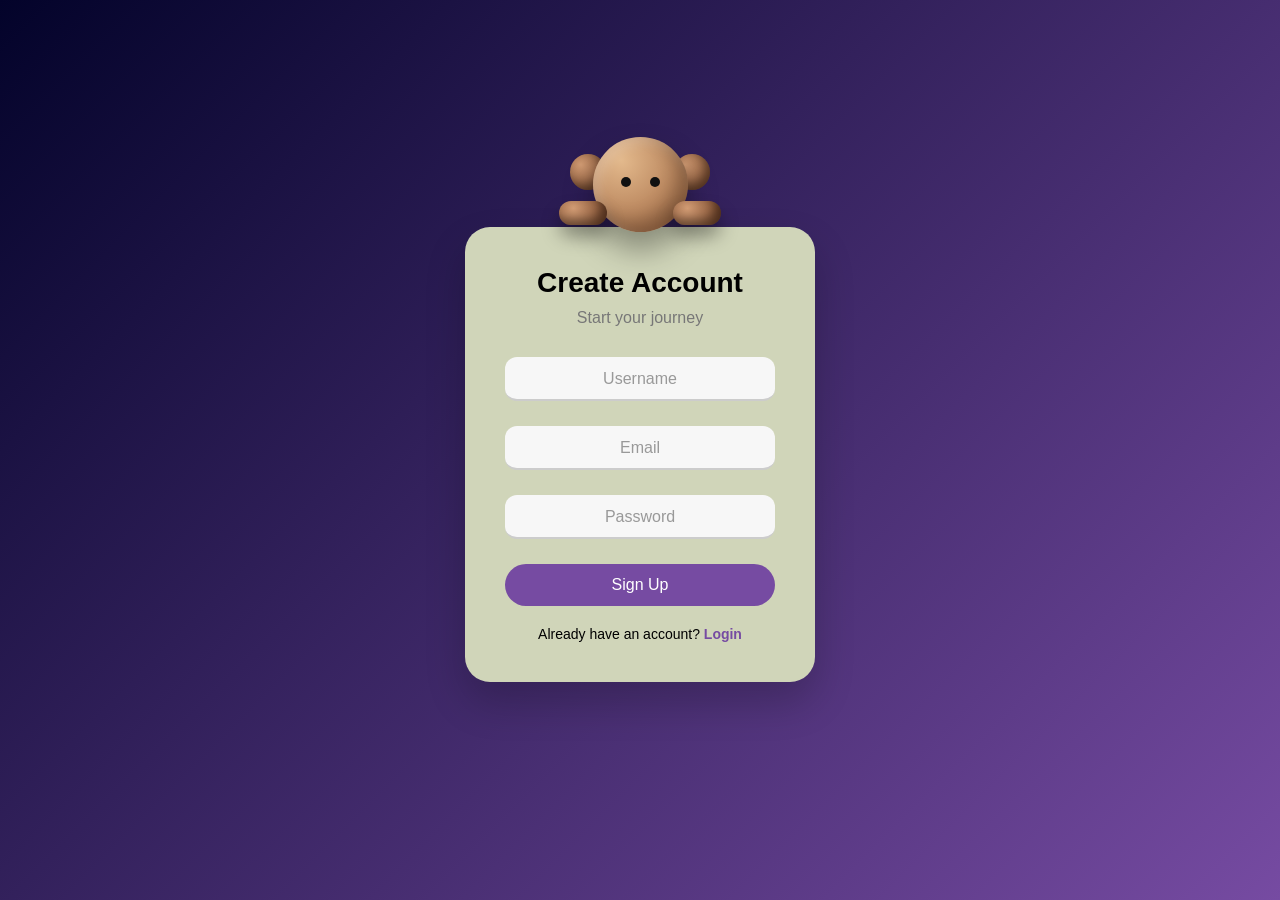
==== signup.html @ 86ad481b "Add files via upload" ====
<!DOCTYPE html>
<html lang="en">
<head>
  <meta charset="UTF-8">
  <title>Sign Up</title>
  <link rel="stylesheet" href="style.css">
</head>
<body>

  <!-- Signup Wrapper -->
  <div class="signup-wrapper" style="position: relative; width: 350px; margin: auto;">

    <!-- Monkey ABOVE container -->
    <div class="monkey-wrapper">
      <div class="monkey">
        <div class="ear left"></div>
        <div class="ear right"></div>

        <div class="face">
          <div class="eye left"></div>
          <div class="eye right"></div>
        </div>

        <div class="hand left-hand"></div>
        <div class="hand right-hand"></div>
      </div>
    </div>

    <!-- Signup Card -->
    <div class="container">
      <h2 class="title">Create Account</h2>
      <p class="subtitle">Start your journey</p>

      <form class="form">
        <div class="input-box">
          <input type="text" required>
          <label>Username</label>
        </div>

        <div class="input-box">
          <input type="email" required>
          <label>Email</label>
        </div>

        <div class="input-box">
          <input type="password" id="password" required>
          <label>Password</label>
        </div>

        <button type="submit">Sign Up</button>
      </form>

      <p class="switch">
        Already have an account?
        <a href="login.html">Login</a>
      </p>
    </div>
  </div>

  <script src="script.js"></script>
</body>
</html>
---- style.css ----
* {
  margin: 0;
  padding: 0;
  box-sizing: border-box;
  font-family: 'Poppins', sans-serif;
}

body {
  height: 100vh;
  background: linear-gradient(135deg, #03032a, #764ba2);
  display: flex;
  justify-content: center;
  align-items: center;
}

.container {
  width: 350px;
  background: #d0d5b9;
  padding: 40px;
  border-radius: 15px;
  text-align: center;
  box-shadow: 0 20px 40px rgba(0,0,0,0.2);
  animation: fadeIn 1s ease;
}

.title {
  font-size: 28px;
  margin-bottom: 10px;
  animation: floatText 2s infinite ease-in-out;
}

.subtitle {
  color: #777;
  margin-bottom: 30px;
}

.form {
  width: 100%;
}

.input-box {
  position: relative;
  margin-bottom: 25px;
}

.input-box input {
  width: 100%;
  padding: 10px 0;
  border: none;
  border-bottom: 2px solid #ccc;
  outline: none;
  font-size: 1px;
}

.input-box label {
  position: absolute;
  left: 0;
  top: 10px;
  color: #999;
  transition: 0.3s;
}

.input-box input:focus + label,
.input-box input:valid + label {
  top: -12px;
  font-size: 12px;
  color: #764ba2;
}

button {
  width: 100%;
  padding: 12px;
  border: none;
  background: #764ba2;
  color: white;
  font-size: 16px;
  border-radius: 25px;
  cursor: pointer;
  transition: 0.3s;
}

button:hover {
  background: #667eea;
}

.switch {
  margin-top: 20px;
  font-size: 14px;
}

.switch a {
  color: #764ba2;
  text-decoration: none;
  font-weight: bold;
}

/* Animations */
@keyframes fadeIn {
  from {
    opacity: 0;
    transform: translateY(30px);
  }
  to {
    opacity: 1;
    transform: translateY(0);
  }
}

@keyframes floatText {
  0%,100% {
    transform: translateY(0);
  }
  50% {
    transform: translateY(-8px);
  }
}
/* === LOGIN WRAPPER === */
.login-wrapper {
  position: relative;
  width: 350px;
}

/* === MONKEY ABOVE CARD === */
.monkey-wrapper {
  position: absolute;
  top: -110px;
  left: 50%;
  transform: translateX(-50%);
  z-index: 20;
}

/* === MONKEY CORE === */
.monkey {
  position: relative;
  width: 150px;
  height: 150px;
  perspective: 1000px;
}

/* === FACE (3D SPHERE EFFECT) === */
.face {
  width: 95px;
  height: 95px;
  background: radial-gradient(
    circle at 30% 25%,
    #e3b98c,
    #9a5f3a
  );
  border-radius: 50%;
  position: absolute;
  top: 28px;
  left: 28px;
  box-shadow:
    inset -10px -10px 18px rgba(0,0,0,0.25),
    inset 6px 6px 12px rgba(255,255,255,0.2),
    0 18px 30px rgba(0,0,0,0.35);
  transition: transform 0.45s ease;
}

/* === EARS (BEHIND FACE) === */
.ear {
  width: 36px;
  height: 36px;
  background: radial-gradient(
    circle at 30% 30%,
    #d19b73,
    #6f3f24
  );
  border-radius: 50%;
  position: absolute;
  top: 45px;
  z-index: -1;
  box-shadow: inset -5px -5px 10px rgba(0,0,0,0.35);
}

.ear.left { left: 5px; }
.ear.right { right: 5px; }

/* === EYES === */
.eye {
  width: 8px;
  height: 8px;
  background: #111;
  border-radius: 50%;
  position: absolute;
  top: 42px;
}

.eye.left { left: 28px; }
.eye.right { right: 28px; }

/* === HANDS (FOREGROUND DEPTH) === */
.hand {
  width: 48px;
  height: 24px;
  background: radial-gradient(
    circle at 30% 30%,
    #d19b73,
    #6f3f24
  );
  border-radius: 30px;
  position: absolute;
  top: 92px;
  z-index: 5;
  box-shadow:
    inset -6px -6px 10px rgba(0,0,0,0.35),
    0 12px 18px rgba(0,0,0,0.35);
  transition: transform 0.45s cubic-bezier(.68,-0.6,.32,1.6);
}

.left-hand { left: -6px; }
.right-hand { right: -6px; }

/* === 🙈 COVER EYES === */
.monkey.hide .left-hand {
  transform: translate(30px, -25px) rotate(25deg) scale(1.1);
}

.monkey.hide .right-hand {
  transform: translate(-30px, -25px) rotate(-25deg) scale(1.1);
}

.monkey.hide .eye {
  opacity: 0;
}

.monkey.hide .face {
  transform: rotateX(12deg);
}

/* Push card down */
.container {
  margin-top: 8px;
}
.input-box input {
  width: 100%;
  padding: 12px 15px; /* Slightly more padding for a soft look */
  border: none;
  border-bottom: 2px solid #ccc;
  outline: none;
  font-size: 16px;
  border-radius: 25px; /* <-- Make edges rounded */
  transition: 0.3s;
  background: #f7f7f7; /* Optional: subtle background for nicer look */
}

.input-box input:focus {
  border-bottom-color: #764ba2;
  box-shadow: 0 4px 12px rgba(0,0,0,0.08); /* Optional: soft glow on focus */
}
.container {
  width: 350px;
  background: #d0d5b9;
  padding: 40px;
  border-radius: 25px; /* <-- More rounded corners */
  text-align: center;
  box-shadow: 0 20px 40px rgba(0,0,0,0.2);
  animation: fadeIn 1s ease;
}

/* Eyes inside the face */
.eye {
  width: 10px;
  height: 10px;
  background: #111;
  border-radius: 50%;
  position: absolute;
  top: 40px;
  
  transform: translateX(-50%); /* center horizontally */
  transition: transform 0.05s ease-out; /* smooth movement */
}
.eye.left { left: 28px; transform: translate(0, 0); }
.eye.right { right: 28px; transform: translate(0, 0); }
.input-box {
  position: relative;
  margin-bottom: 25px;
}

.input-box input {
  width: 100%;
  padding: 12px 15px;
  border: none;
  border-bottom: 2px solid #ccc;
  outline: none;
  font-size: 16px;
  border-radius: 12px;
  background: #f7f7f7;
}

.input-box label {
  position: absolute;
  left: 50%;                  /* Center horizontally */
  top: 50%;                   /* Center vertically */
  transform: translate(-50%, -50%);
  color: #999;
  pointer-events: none;
  transition: 0.3s;
}

.input-box input:focus + label,
.input-box input:valid + label {
  top: -12px;                 /* Move above when typing */
  left: 15px;                 /* Move to left */
  transform: none;            /* Reset centering */
  font-size: 12px;
  color: #764ba2;
}
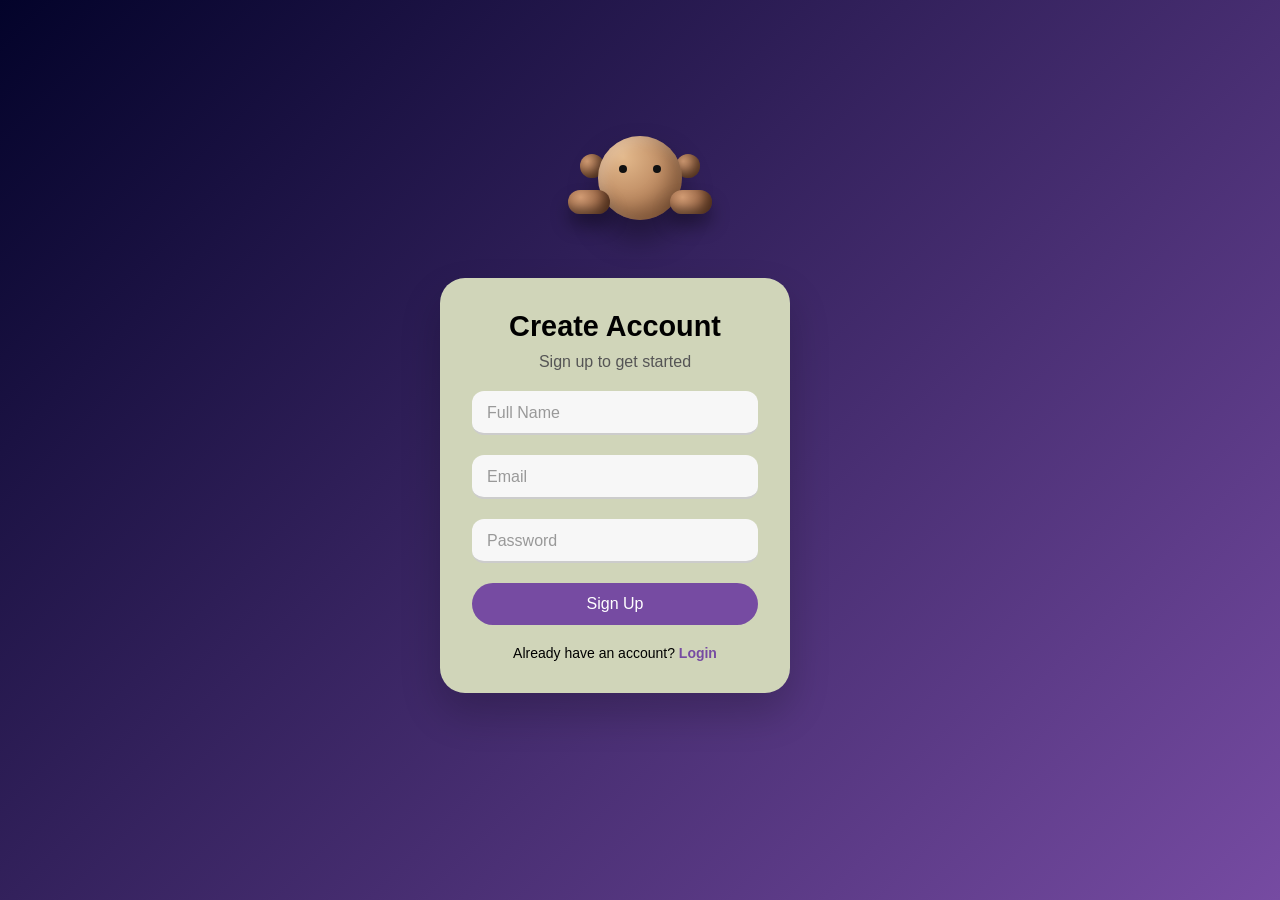
==== commit 9a4daa14: "Enhance signup.html for mobile and label update Updated the signup page to include viewport meta tag" ====
--- a/signup.html
+++ b/signup.html
@@ -2,13 +2,14 @@
 <html lang="en">
 <head>
   <meta charset="UTF-8">
+  <meta name="viewport" content="width=device-width, initial-scale=1.0"> <!-- mobile friendly -->
   <title>Sign Up</title>
   <link rel="stylesheet" href="style.css">
 </head>
 <body>
 
-  <!-- Signup Wrapper -->
-  <div class="signup-wrapper" style="position: relative; width: 350px; margin: auto;">
+  <!-- SIGNUP WRAPPER -->
+  <div class="login-wrapper">
 
     <!-- Monkey ABOVE container -->
     <div class="monkey-wrapper">
@@ -29,12 +30,12 @@
     <!-- Signup Card -->
     <div class="container">
       <h2 class="title">Create Account</h2>
-      <p class="subtitle">Start your journey</p>
+      <p class="subtitle">Sign up to get started</p>
 
       <form class="form">
         <div class="input-box">
           <input type="text" required>
-          <label>Username</label>
+          <label>Full Name</label>
         </div>
 
         <div class="input-box">
@@ -52,12 +53,15 @@
 
       <p class="switch">
         Already have an account?
-        <a href="login.html">Login</a>
+        <a href="index.html">Login</a>
       </p>
     </div>
+
   </div>
 
   <script src="script.js"></script>
 </body>
 </html>
 
+
+
--- a/style.css
+++ b/style.css
@@ -1,3 +1,4 @@
+/* RESET & FONTS */
 * {
   margin: 0;
   padding: 0;
@@ -6,57 +7,171 @@
 }
 
 body {
-  height: 100vh;
+  min-height: 100vh;
   background: linear-gradient(135deg, #03032a, #764ba2);
   display: flex;
   justify-content: center;
   align-items: center;
-}
-
+  padding: 1rem; /* prevent touching edges on small screens */
+}
+
+/* LOGIN WRAPPER */
+.login-wrapper {
+  position: relative;
+  width: 100%;
+  max-width: 400px; /* container scales on mobile */
+}
+
+/* MONKEY ABOVE CARD */
+.monkey-wrapper {
+  position: absolute;
+  top: -90px; /* slightly smaller for mobile */
+  left: 50%;
+  transform: translateX(-50%);
+  z-index: 20;
+  width: 120px;
+  height: 120px;
+}
+
+/* MONKEY CORE */
+.monkey {
+  position: relative;
+  width: 100%;
+  height: 100%;
+  perspective: 1000px;
+}
+
+/* FACE */
+.face {
+  width: 70%;
+  height: 70%;
+  background: radial-gradient(circle at 30% 25%, #e3b98c, #9a5f3a);
+  border-radius: 50%;
+  position: absolute;
+  top: 15%;
+  left: 15%;
+  box-shadow:
+    inset -10px -10px 18px rgba(0,0,0,0.25),
+    inset 6px 6px 12px rgba(255,255,255,0.2),
+    0 18px 30px rgba(0,0,0,0.35);
+  transition: transform 0.45s ease;
+}
+
+/* EARS */
+.ear {
+  width: 20%;
+  height: 20%;
+  background: radial-gradient(circle at 30% 30%, #d19b73, #6f3f24);
+  border-radius: 50%;
+  position: absolute;
+  top: 30%;
+  z-index: -1;
+  box-shadow: inset -5px -5px 10px rgba(0,0,0,0.35);
+}
+
+.ear.left { left: 0; }
+.ear.right { right: 0; }
+
+/* EYES */
+.eye {
+  width: 10%;
+  height: 10%;
+  background: #111;
+  border-radius: 50%;
+  position: absolute;
+  top: 35%;
+  transition: transform 0.05s ease-out;
+}
+
+.eye.left { left: 25%; }
+.eye.right { right: 25%; }
+
+/* HANDS */
+.hand {
+  width: 35%;
+  height: 20%;
+  background: radial-gradient(circle at 30% 30%, #d19b73, #6f3f24);
+  border-radius: 30px;
+  position: absolute;
+  top: 60%;
+  z-index: 5;
+  box-shadow:
+    inset -6px -6px 10px rgba(0,0,0,0.35),
+    0 12px 18px rgba(0,0,0,0.35);
+  transition: transform 0.45s cubic-bezier(.68,-0.6,.32,1.6);
+}
+
+.left-hand { left: -10%; }
+.right-hand { right: -10%; }
+
+.monkey.hide .left-hand {
+  transform: translate(30px, -25px) rotate(25deg) scale(1.1);
+}
+.monkey.hide .right-hand {
+  transform: translate(-30px, -25px) rotate(-25deg) scale(1.1);
+}
+.monkey.hide .eye {
+  opacity: 0;
+}
+.monkey.hide .face {
+  transform: rotateX(12deg);
+}
+
+/* LOGIN CARD */
 .container {
-  width: 350px;
+  width: 100%;
+  max-width: 350px;
   background: #d0d5b9;
-  padding: 40px;
-  border-radius: 15px;
+  padding: 2rem;
+  border-radius: 25px;
   text-align: center;
   box-shadow: 0 20px 40px rgba(0,0,0,0.2);
   animation: fadeIn 1s ease;
-}
-
+  margin-top: 70px; /* space for monkey */
+}
+
+/* Titles */
 .title {
-  font-size: 28px;
+  font-size: 1.8rem;
   margin-bottom: 10px;
   animation: floatText 2s infinite ease-in-out;
 }
 
 .subtitle {
-  color: #777;
-  margin-bottom: 30px;
-}
-
-.form {
-  width: 100%;
-}
-
+  color: #555;
+  margin-bottom: 20px;
+}
+
+/* Input Boxes */
 .input-box {
   position: relative;
-  margin-bottom: 25px;
+  margin-bottom: 20px;
 }
 
 .input-box input {
   width: 100%;
-  padding: 10px 0;
+  padding: 12px 15px;
   border: none;
   border-bottom: 2px solid #ccc;
   outline: none;
-  font-size: 1px;
+  font-size: 1rem;
+  border-radius: 12px;
+  background: #f7f7f7;
+  transition: 0.3s;
+}
+
+.input-box input:focus {
+  border-bottom-color: #764ba2;
+  box-shadow: 0 4px 12px rgba(0,0,0,0.08);
 }
 
 .input-box label {
   position: absolute;
-  left: 0;
-  top: 10px;
+  left: 15px;
+  top: 50%;
+  transform: translateY(-50%);
   color: #999;
+  pointer-events: none;
   transition: 0.3s;
 }
 
@@ -65,8 +180,10 @@
   top: -12px;
   font-size: 12px;
   color: #764ba2;
-}
-
+  transform: none;
+}
+
+/* Button */
 button {
   width: 100%;
   padding: 12px;
@@ -83,6 +200,7 @@
   background: #667eea;
 }
 
+/* Switch */
 .switch {
   margin-top: 20px;
   font-size: 14px;
@@ -96,213 +214,32 @@
 
 /* Animations */
 @keyframes fadeIn {
-  from {
-    opacity: 0;
-    transform: translateY(30px);
-  }
-  to {
-    opacity: 1;
-    transform: translateY(0);
-  }
+  from { opacity: 0; transform: translateY(30px); }
+  to { opacity: 1; transform: translateY(0); }
 }
 
 @keyframes floatText {
-  0%,100% {
-    transform: translateY(0);
-  }
-  50% {
-    transform: translateY(-8px);
-  }
-}
-/* === LOGIN WRAPPER === */
-.login-wrapper {
-  position: relative;
-  width: 350px;
-}
-
-/* === MONKEY ABOVE CARD === */
-.monkey-wrapper {
-  position: absolute;
-  top: -110px;
-  left: 50%;
-  transform: translateX(-50%);
-  z-index: 20;
-}
-
-/* === MONKEY CORE === */
-.monkey {
-  position: relative;
-  width: 150px;
-  height: 150px;
-  perspective: 1000px;
-}
-
-/* === FACE (3D SPHERE EFFECT) === */
-.face {
-  width: 95px;
-  height: 95px;
-  background: radial-gradient(
-    circle at 30% 25%,
-    #e3b98c,
-    #9a5f3a
-  );
-  border-radius: 50%;
-  position: absolute;
-  top: 28px;
-  left: 28px;
-  box-shadow:
-    inset -10px -10px 18px rgba(0,0,0,0.25),
-    inset 6px 6px 12px rgba(255,255,255,0.2),
-    0 18px 30px rgba(0,0,0,0.35);
-  transition: transform 0.45s ease;
-}
-
-/* === EARS (BEHIND FACE) === */
-.ear {
-  width: 36px;
-  height: 36px;
-  background: radial-gradient(
-    circle at 30% 30%,
-    #d19b73,
-    #6f3f24
-  );
-  border-radius: 50%;
-  position: absolute;
-  top: 45px;
-  z-index: -1;
-  box-shadow: inset -5px -5px 10px rgba(0,0,0,0.35);
-}
-
-.ear.left { left: 5px; }
-.ear.right { right: 5px; }
-
-/* === EYES === */
-.eye {
-  width: 8px;
-  height: 8px;
-  background: #111;
-  border-radius: 50%;
-  position: absolute;
-  top: 42px;
-}
-
-.eye.left { left: 28px; }
-.eye.right { right: 28px; }
-
-/* === HANDS (FOREGROUND DEPTH) === */
-.hand {
-  width: 48px;
-  height: 24px;
-  background: radial-gradient(
-    circle at 30% 30%,
-    #d19b73,
-    #6f3f24
-  );
-  border-radius: 30px;
-  position: absolute;
-  top: 92px;
-  z-index: 5;
-  box-shadow:
-    inset -6px -6px 10px rgba(0,0,0,0.35),
-    0 12px 18px rgba(0,0,0,0.35);
-  transition: transform 0.45s cubic-bezier(.68,-0.6,.32,1.6);
-}
-
-.left-hand { left: -6px; }
-.right-hand { right: -6px; }
-
-/* === 🙈 COVER EYES === */
-.monkey.hide .left-hand {
-  transform: translate(30px, -25px) rotate(25deg) scale(1.1);
-}
-
-.monkey.hide .right-hand {
-  transform: translate(-30px, -25px) rotate(-25deg) scale(1.1);
-}
-
-.monkey.hide .eye {
-  opacity: 0;
-}
-
-.monkey.hide .face {
-  transform: rotateX(12deg);
-}
-
-/* Push card down */
-.container {
-  margin-top: 8px;
-}
-.input-box input {
-  width: 100%;
-  padding: 12px 15px; /* Slightly more padding for a soft look */
-  border: none;
-  border-bottom: 2px solid #ccc;
-  outline: none;
-  font-size: 16px;
-  border-radius: 25px; /* <-- Make edges rounded */
-  transition: 0.3s;
-  background: #f7f7f7; /* Optional: subtle background for nicer look */
-}
-
-.input-box input:focus {
-  border-bottom-color: #764ba2;
-  box-shadow: 0 4px 12px rgba(0,0,0,0.08); /* Optional: soft glow on focus */
-}
-.container {
-  width: 350px;
-  background: #d0d5b9;
-  padding: 40px;
-  border-radius: 25px; /* <-- More rounded corners */
-  text-align: center;
-  box-shadow: 0 20px 40px rgba(0,0,0,0.2);
-  animation: fadeIn 1s ease;
-}
-
-/* Eyes inside the face */
-.eye {
-  width: 10px;
-  height: 10px;
-  background: #111;
-  border-radius: 50%;
-  position: absolute;
-  top: 40px;
-  
-  transform: translateX(-50%); /* center horizontally */
-  transition: transform 0.05s ease-out; /* smooth movement */
-}
-.eye.left { left: 28px; transform: translate(0, 0); }
-.eye.right { right: 28px; transform: translate(0, 0); }
-.input-box {
-  position: relative;
-  margin-bottom: 25px;
-}
-
-.input-box input {
-  width: 100%;
-  padding: 12px 15px;
-  border: none;
-  border-bottom: 2px solid #ccc;
-  outline: none;
-  font-size: 16px;
-  border-radius: 12px;
-  background: #f7f7f7;
-}
-
-.input-box label {
-  position: absolute;
-  left: 50%;                  /* Center horizontally */
-  top: 50%;                   /* Center vertically */
-  transform: translate(-50%, -50%);
-  color: #999;
-  pointer-events: none;
-  transition: 0.3s;
-}
-
-.input-box input:focus + label,
-.input-box input:valid + label {
-  top: -12px;                 /* Move above when typing */
-  left: 15px;                 /* Move to left */
-  transform: none;            /* Reset centering */
-  font-size: 12px;
-  color: #764ba2;
-}
+  0%,100% { transform: translateY(0); }
+  50% { transform: translateY(-8px); }
+}
+
+/* RESPONSIVE MEDIA QUERY */
+@media screen and (max-width: 400px) {
+  .container {
+    padding: 1.5rem;
+    margin-top: 60px;
+  }
+  .title {
+    font-size: 1.5rem;
+  }
+  .subtitle {
+    font-size: 0.9rem;
+  }
+  .monkey-wrapper {
+    top: -70px;
+    width: 100px;
+    height: 100px;
+  }
+}
+
+
